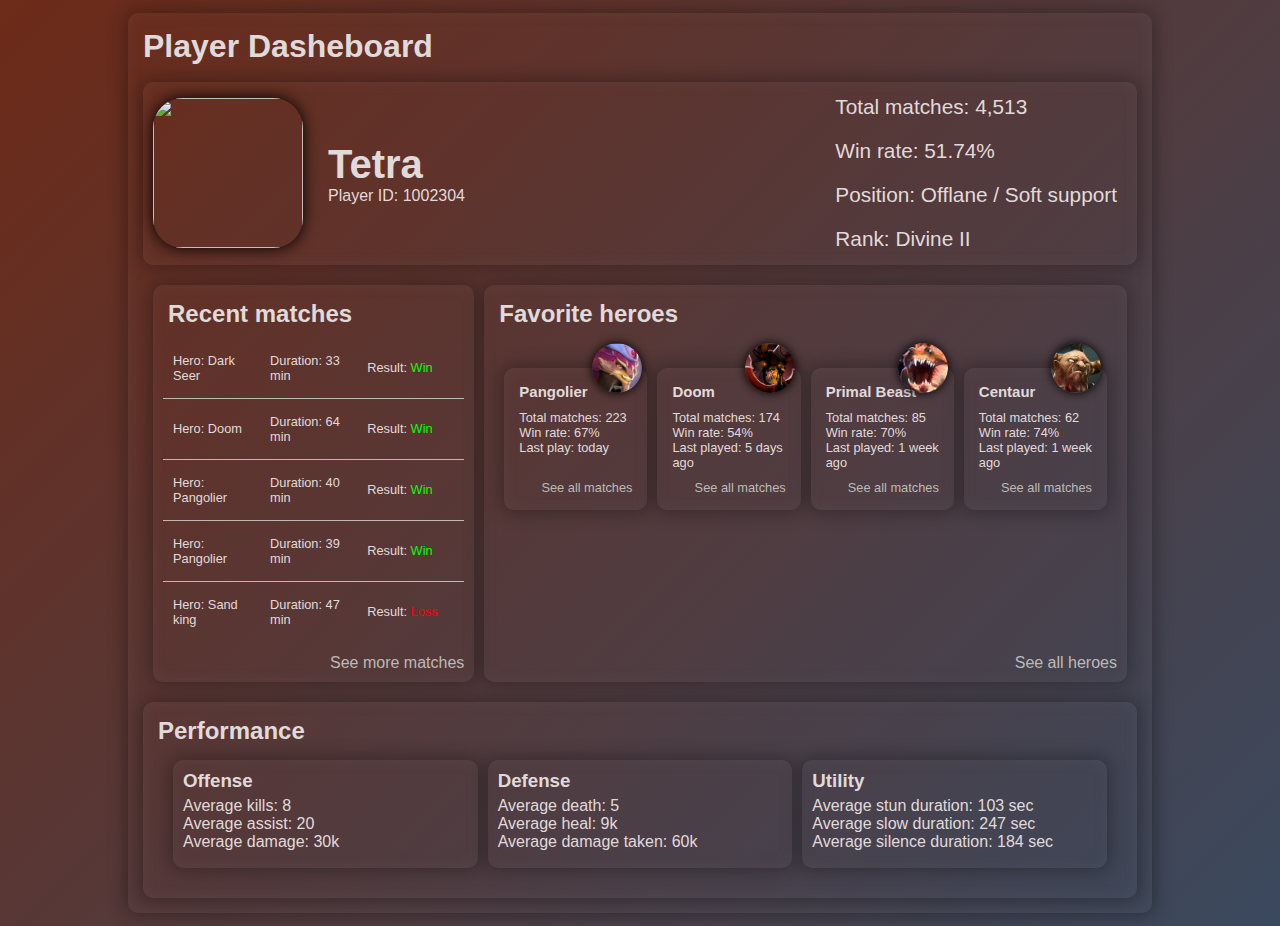
==== EX-4/index.html @ db03e6b1 "first commit" ====
<!DOCTYPE html>
<html lang="en">
<head>
    <meta charset="UTF-8">
    <meta name="viewport" content="width=device-width, initial-scale=1.0">
    <title>EX-4</title>
    <link rel="stylesheet" href="style.css">
</head>
<body>
    <div class="dashboard-container glass-look">
        <h1>Player Dasheboard</h1>

        <div class="player-info-container glass-look">
            <div class="profile">
                <img src="beach.png">
                <div class="profile-text">
                    <h2>Tetra</h2>
                    <p>Player ID: 1002304</p>
                </div>
            </div>
            <div class="player-stats">
                <ul>
                    <li>Total matches: 4,513</li>
                    <li>Win rate: 51.74%</li>
                    <li>Position: Offlane / Soft support</li>
                    <li>Rank: Divine II</li>
                </ul>
            </div>
        </div>


        <div class="gameplay-info-container ">

            <div class="recent-matches glass-look">
                <h2>Recent matches</h2>
                <div class="match-container">
                    <div class="match">
                        <p>Hero: Dark Seer</p>
                        <p>Duration: 33 min</p>
                        <p>Result: <span class="win">Win</span></p>
                    </div>
                    <div class="match">
                        <p>Hero: Doom</p>
                        <p>Duration: 64 min</p>
                        <p>Result: <span class="win">Win</span></p>
                    </div>
                    <div class="match">
                        <p>Hero: Pangolier</p>
                        <p>Duration: 40 min</p>
                        <p>Result: <span class="win">Win</span></p>
                    </div>
                    <div class="match">
                        <p>Hero: Pangolier</p>
                        <p>Duration: 39 min</p>
                        <p>Result: <span class="win">Win</span></p>
                    </div>
                    <div class="match">
                        <p>Hero: Sand king</p>
                        <p>Duration: 47 min</p>
                        <p>Result: <span class="loss">Loss</span></p>
                    </div>
                </div>
                <a href="#">See more matches</a>
            </div>

            <div class="favorite-heroes glass-look">
                <h2>Favorite heroes</h2>
                <div class="hero-container">
                    <div class="hero-stats glass-look">
                        <img src="pango.png">
                        <h3>Pangolier</h3>
                        <div class="hero-stats-text">
                            <p>Total matches: 223</p>
                            <p>Win rate: 67%</p>
                            <p>Last play: today</p>
                        </div>
                        <a href="#">See all matches</a>
                    </div>
                    <div class="hero-stats glass-look">
                        <img src="doom.png">
                        <h3>Doom</h3>
                        <div class="hero-stats-text">
                            <p>Total matches: 174</p>
                            <p>Win rate: 54%</p>
                            <p>Last played: 5 days ago</p>
                        </div>
                        <a href="#">See all matches</a>
                    </div>
                    <div class="hero-stats glass-look">
                        <img src="primal.png">
                        <h3>Primal Beast</h3>
                        <div class="hero-stats-text">
                             <p>Total matches: 85</p>
                             <p>Win rate: 70%</p>
                             <p>Last played: 1 week ago</p>
                        </div>
                        <a href="#">See all matches</a>
                    </div>
                    <div class="hero-stats glass-look">
                        <img src="centaur.png">
                        <h3>Centaur</h3>
                        <div class="hero-stats-text">
                            <p>Total matches: 62</p>
                            <p>Win rate: 74%</p>
                            <p>Last played: 1 week ago</p>
                        </div>
                        <a href="#">See all matches</a>
                    </div>
                </div>
                <a href="#">See all heroes</a>
            </div>
        </div>

        <div class="performance-container glass-look">
            <h2>Performance</h2>
            <div class="performance-card-container">
                <div class="performance-card offense glass-look">
                    <h3>Offense</h3>
                    <ul>
                        <li>Average kills: 8</li>
                        <li>Average assist: 20</li>
                        <li>Average damage: 30k</li>
                    </ul>
                </div>
                <div class="performance-card defense glass-look">
                    <h3>Defense</h3>
                    <ul>
                        <li>Average death: 5</li>
                        <li>Average heal: 9k</li>
                        <li>Average damage taken: 60k</li>
                    </ul>
                </div>
                <div class="performance-card utility glass-look">
                    <h3>Utility</h3>
                    <ul>
                        <li>Average stun duration: 103 sec</li>
                        <li>Average slow duration: 247 sec</li>
                        <li>Average silence duration: 184 sec</li>
                    </ul>
                </div>
            </div>
        </div>
    </div>
</body>
</html>
---- EX-4/style.css ----
/* General*/

* {
    box-sizing: border-box;
    margin: 0;
    padding: 0;
    font-family: Arial, sans-serif;
    color: rgb(225, 218, 218);
}

ul {
    list-style-type: none;
}

body {
    padding: 1%;
    background: linear-gradient(315deg, hsla(216, 23%, 30%, 1) 0%, hsla(13, 64%, 26%, 1) 100%);
}

.dashboard-container {
    margin: 0 auto;
    width: 80vw;
    height: 100vh;
    display: grid;
    gap: 10px;
    padding: 15px;
   
    grid-template-columns: 1fr;
}

.glass-look {
    box-shadow: inset 0 0 15px rgba(135, 135, 135, .1), 0 0 18px 3px rgba(0, 0, 0, .3);
    border-radius: 10px;
}

/*player info */
.player-info-container {
    
    display: grid;
    grid-template-columns: 1fr 1fr;
}
.profile { 
    padding: 10px;
    display: grid;
    grid-template-columns: 150px auto;
    gap: 10px;
    align-items: center;
}

.profile h2{ 
    font-size: 2.5rem;
    height: fit-content;
    width: fit-content;
}

.profile img {
    box-shadow: 0px 0px 15px black;
    border-radius: 20%;
    object-fit: cover;
    width: 150px;
    height: 150px;
}

.profile-text {
    margin-left: 15px;
}

.player-stats {
    padding-right: 15px;
    
    display: grid;
    grid-template-rows: 1fr;
    align-items: center;
    justify-content: end;
}

.player-stats ul {
    font-size: 1.3rem;
}

.player-stats li {
    padding: 10px 5px;
    display: block;
}
/* end of player info */

/* gamplay info*/

.gameplay-info-container a {
    display: block; 
    color:rgb(189, 186, 182);
    justify-self: end;
    text-decoration: none;
}

.gameplay-info-container a:hover {
    display: block; 
    color:rgb(189, 186, 182);
    justify-self: end;
    text-decoration: underline;
}

    /* recent matches */
.gameplay-info-container {
    padding: 10px;
    display: grid;
    gap: 10px;
    grid-template-columns: 1fr 2fr;
}

.recent-matches {
    padding: 10px;
    display: grid;
    gap: 5px;
    grid-template-rows: min-content auto min-content;
}

.gameplay-info-container h2 {
    padding: 5px;
}

.match-container {
    margin: 0 auto;
}

.match {
    font-size: 0.8rem;
    padding: 15px 10px;
    display: grid;
    grid-template-columns: 1fr 1fr 1fr;
    align-items: center;
    gap: 10px;
    border-bottom: 1px solid rgb(189, 186, 182);
}
div[class="match"]:last-of-type {
    border: none;
}

span[class="win"] {
    color: lime;
}
span[class="loss"] {
    color: red;
}
    /* end of recent matches */

    /* favorite heroes */
.favorite-heroes {
    padding: 10px;
    display: grid;
    gap: 10px;
    grid-template-rows: min-content min-content auto;
}

.hero-container {
    
    padding: 10px;
    padding-top: 25px;
    font-size: 0.8rem;
    display: grid;
    grid-template-columns: 1fr 1fr 1fr 1fr;
    gap: 10px;
}

.favorite-heroes > a {
    align-self: end;
}

.hero-stats {
    position: relative;
    padding: 15px;
    display: grid;
    gap: 10px;
    grid-template-rows: min-content min-content  auto;
}

.hero-stats > a {
    align-self: end;
}

.hero-stats h3 {
    
    height: min-content;
}

.hero-stats-text {
    
    height: min-content;
}

.hero-stats img {
    position: absolute;
    top: -25px;
    right: 4%;
    width: 50px;
    height: 50px;
    box-shadow: 0px 0px 10px black;
    border-radius: 50%;
}
    /* end of favorite heroes */

/* end of gamplay info*/

/* peformance info*/
.performance-container {
    padding: 15px;
    display: grid;
    grid-template-rows: min-content auto;
}

.performance-card-container {
    padding: 15px;
    display: grid;
    gap: 10px;
    grid-template-columns: 1fr 1fr 1fr;
}
.performance-card {
    padding: 10px;
}

.performance-card h3 {
    margin-bottom: 5px;
}

/* end of performance info */
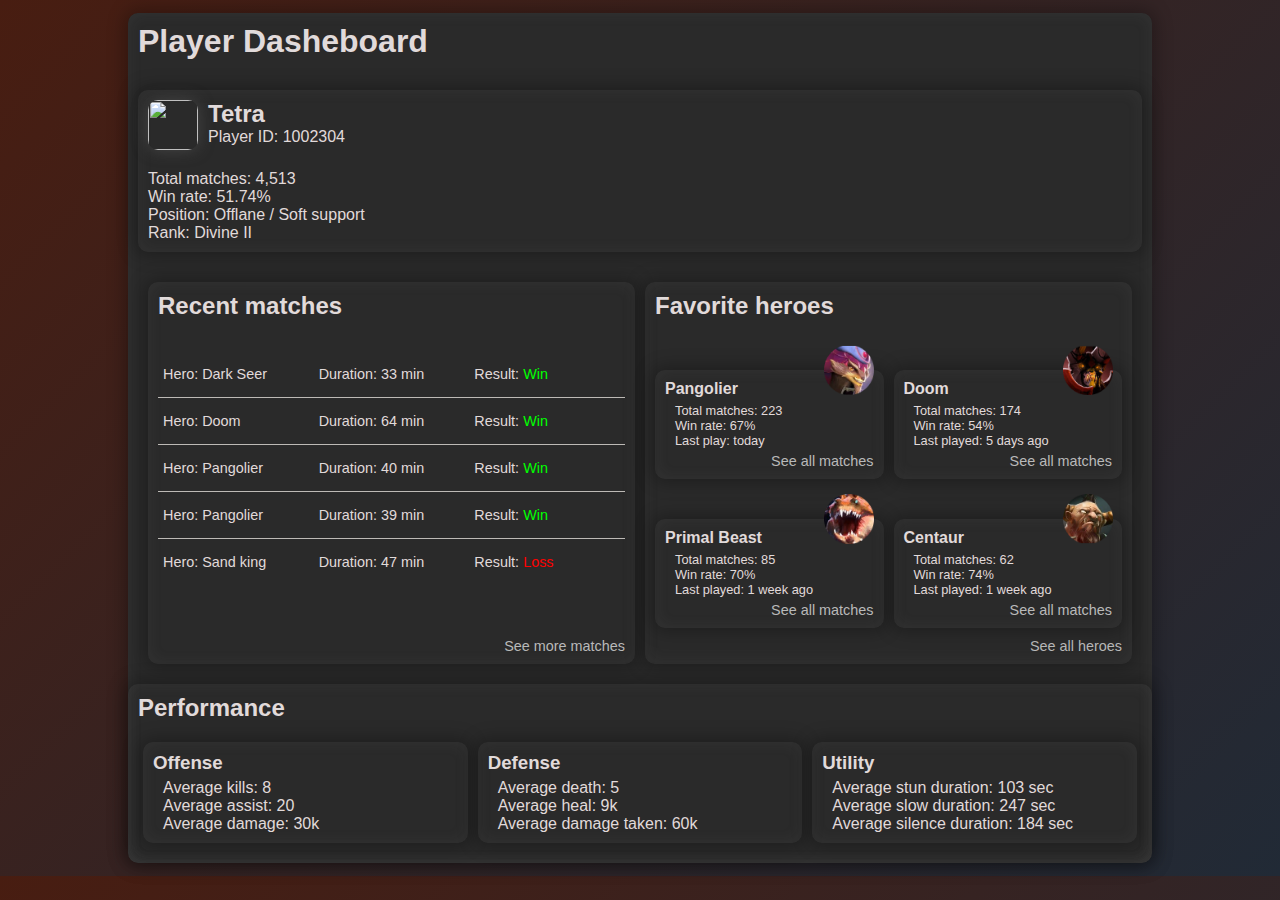
==== commit a92c013d: "fix bugs in responsivity and otimpize styles.css in EX-4" ====
--- a/EX-4/index.html
+++ b/EX-4/index.html
@@ -4,7 +4,7 @@
     <meta charset="UTF-8">
     <meta name="viewport" content="width=device-width, initial-scale=1.0">
     <title>EX-4</title>
-    <link rel="stylesheet" href="style.css">
+    <link rel="stylesheet" href="styles.css">
 </head>
 <body>
     <div class="dashboard-container glass-look">
--- a/EX-4/styles.css
+++ b/EX-4/styles.css
@@ -0,0 +1,193 @@
+* {
+    box-sizing: border-box;
+    margin: 0;
+    padding: 0;
+    font-family: Arial, sans-serif;
+    color: rgb(225, 218, 218);
+}
+
+ul {
+    list-style-type: none;
+}
+
+body {
+    padding: 1%;
+    background: linear-gradient(315deg, rgb(33, 42, 54) 0%, rgb(72, 29, 17) 100%);
+}
+
+.dashboard-container {
+    margin: 0 auto;
+    width: 80vw;
+    height: auto;
+    display: grid;
+    gap: 10px;
+    grid-template-columns: 1fr;
+    background-color: rgb(42, 42, 42);
+}
+
+.glass-look {
+    box-shadow: inset 0 0 15px rgba(135, 135, 135, .1), 0 0 18px 3px rgba(0, 0, 0, .3);
+    border-radius: 10px;
+}
+
+h1 {
+    padding: 10px;
+}
+
+.player-info-container {
+    margin: 10px;
+    display: grid;
+    grid-template-columns: 1fr;
+}
+
+.profile {
+    padding: 10px;
+    display: grid;
+    grid-template-columns: min-content auto;
+    gap: 10px;
+}
+
+.profile img {
+    width: 50px;
+    height: 50px;
+
+    border-radius: 10px;
+    box-shadow: 0px 0px 15px rgba(88, 88, 88, 0.602);
+}
+
+.player-stats {
+    padding: 10px;
+}
+
+.gameplay-info-container {
+    margin: 0 10px;
+    padding: 10px;
+    display: grid;
+    grid-template-columns: 1fr;
+    gap: 10px;
+}
+
+.recent-matches {
+    padding: 10px;
+    display: grid;
+    grid-template-rows: auto auto auto;
+    gap: 10px;
+}
+
+.match-container {
+    margin: 0 auto;
+    width: 100%;
+}
+.match {
+    font-size: 0.8rem;
+    width: 100%;
+    padding: 5px 10px;
+    display: grid;
+    grid-template-columns: 1fr 1fr 1fr;
+    gap: 20px;
+    justify-content: center;
+    border-bottom: 1px solid rgb(189, 186, 182);
+}
+div[class="match"]:last-of-type {
+    border: none;
+}
+
+span[class="win"] {
+    color: lime;
+}
+span[class="loss"] {
+    color: red;
+}
+
+
+
+.favorite-heroes {
+    padding: 10px;
+    display: grid;
+    grid-template-rows: auto auto auto;
+    gap: 10px;
+}
+
+.hero-container {
+    margin-top: 40px;
+    display: grid;
+    grid-template-columns: 1fr 1fr;
+    gap: 10px;
+    row-gap: 40px;
+}
+
+.hero-stats {
+    position: relative;
+    padding: 10px;
+}
+
+.hero-stats img {
+    position: absolute;
+    top: -25px;
+    right: 4%;
+    width: 50px;
+}
+
+.hero-stats h3{
+    font-size: 1rem;
+}
+
+.hero-stats-text {
+    font-size: 0.8rem;
+    padding: 5px 10px;
+}
+
+.gameplay-info-container a{
+    font-size: 0.9rem;
+    display: block;
+    text-align: right;
+    text-decoration: none;
+    color:rgb(185, 185, 185)
+}
+
+.gameplay-info-container a:hover {
+    text-decoration: underline;
+}
+
+.performance-container {
+    padding: 10px;
+    display: grid;
+    grid-template-rows: auto auto;
+    gap: 10px;
+}
+
+.performance-card-container {
+    display: grid;
+    grid-template-columns: 1fr;
+    gap: 10px;
+    margin: 10px 5px;
+}
+
+.performance-card {
+    padding: 10px;
+}
+
+.performance-card ul {
+    margin-top: 5px;
+    padding-left: 10px;
+}
+
+@media (width > 800px) {
+    .gameplay-info-container {
+        grid-template-columns: 1fr 1fr;
+    }
+    .match {
+        font-size: 0.9rem;
+        gap: 10px;
+        padding: 15px 5px;
+    }
+
+    .recent-matches a {
+        align-self: end;
+    }
+
+    .performance-card-container {
+        grid-template-columns: 1fr 1fr 1fr;
+    }
+}
+
